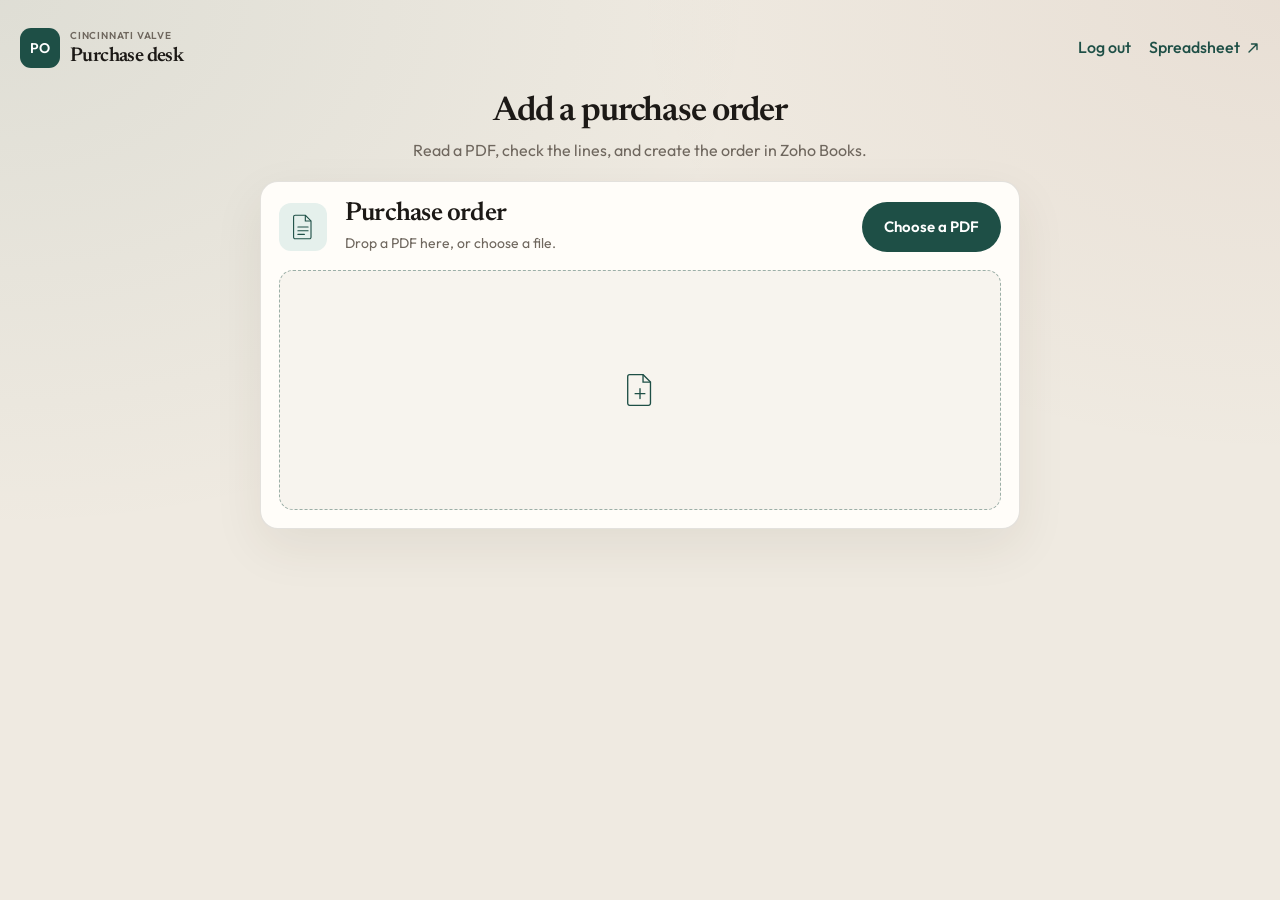
==== templates/index.html @ 9f3b5e4f "test deploy" ====
<!DOCTYPE html>
<html lang="en">
<head>
  <meta charset="utf-8">
  <meta name="viewport" content="width=device-width, initial-scale=1">
  <meta name="robots" content="noindex">
  <title>Purchase desk</title>
  <link rel="stylesheet" href="/static/app.css?v=24">
</head>
<body>
  <header class="top">
    <a class="brand" href="/">
      <span class="mark" aria-hidden="true"><span>PO</span></span>
      <span>
        <span class="eyebrow">Cincinnati Valve</span>
        <h1 class="name">Purchase desk</h1>
      </span>
    </a>
    <div class="top-actions">
      <form method="post" action="/logout">
        <button type="submit" class="sheet-link">Log out</button>
      </form>
      <a class="sheet-link" id="sheet-link" href="{{ sheet_url }}" target="_blank" rel="noopener">
      Spreadsheet
      <svg width="14" height="14" viewBox="0 0 14 14" fill="none" aria-hidden="true">
        <path d="M3 11L11 3M11 3H5.5M11 3V8.5" stroke="currentColor" stroke-width="1.4" stroke-linecap="round" stroke-linejoin="round"/>
      </svg>
      </a>
    </div>
  </header>

  <div class="shell">
    <section id="intake" aria-label="Choose a purchase order">
      <div class="intro">
        <h2>Add a purchase order</h2>
        <p>Read a PDF, check the lines, and create the order in Zoho Books.</p>
      </div>
      <div id="drop" class="drop">
        <input id="file" class="visually-hidden" type="file" accept="application/pdf,.pdf">
        <div class="drop-bar">
          <span class="drop-mark" aria-hidden="true">
            <svg width="22" height="26" viewBox="0 0 46 56" fill="none">
              <path d="M6 2.75h22.2L40.25 14.8V50a3.25 3.25 0 0 1-3.25 3.25H6A3.25 3.25 0 0 1 2.75 50V6A3.25 3.25 0 0 1 6 2.75z" stroke="currentColor" stroke-width="2.4"/>
              <path d="M28 2.75V15h12.25" stroke="currentColor" stroke-width="2.4"/>
              <path d="M12 28h22M12 36h22M12 44h14" stroke="currentColor" stroke-width="2.4" stroke-linecap="round"/>
            </svg>
          </span>
          <span class="drop-copy">
            <h2>Purchase order</h2>
            <p>Drop a PDF here, or choose a file.</p>
          </span>
          <button type="button" id="browse" class="primary">Choose a PDF</button>
        </div>
        <div class="drop-well" aria-hidden="true">
          <svg width="28" height="34" viewBox="0 0 46 56" fill="none">
            <path d="M6 2.75h22.2L40.25 14.8V50a3.25 3.25 0 0 1-3.25 3.25H6A3.25 3.25 0 0 1 2.75 50V6A3.25 3.25 0 0 1 6 2.75z" stroke="currentColor" stroke-width="2.2"/>
            <path d="M28 2.75V15h12.25" stroke="currentColor" stroke-width="2.2"/>
            <path d="M23 26v16M15 34h16" stroke="currentColor" stroke-width="2.2" stroke-linecap="round"/>
          </svg>
        </div>
      </div>

      <div id="filebar" class="filebar" hidden>
        <div>
          <strong id="filename"></strong>
          <span id="filesize"></span>
        </div>
        <button type="button" id="clear-file" class="text">Remove</button>
      </div>

      <div id="read-row" class="read-row" hidden>
        <button type="button" id="read" class="primary">Read purchase order</button>
      </div>

      <div id="reader" class="reader" hidden>
        <div class="reader-sheet" aria-hidden="true">
          <span></span><span></span><span></span><span></span><span></span>
        </div>
        <p>Reading the purchase order</p>
      </div>

      <div id="status" class="status" role="alert"></div>
    </section>

    <section id="review" hidden>
      <div class="workspace">
        <aside class="preview">
          <div class="preview-frame">
            <iframe id="pdf" title="Purchase order PDF"></iframe>
          </div>
        </aside>
        <form id="ledger-form" class="ledger">
          <div class="ledger-head">
            <h2>Review the lines <span id="count"></span></h2>
            <p id="summary" class="summary"></p>
          </div>

          <div id="order" class="order entry"></div>
          <div id="lines" class="lines"></div>

          <div class="ledger-tools">
            <button type="button" id="add-line" class="text">Add a line</button>
          </div>

          <div class="dock">
            <div class="dock-options">
              <div class="choices">
                <label class="choice">
                  <input id="to-sheet" type="checkbox" checked>
                  <span class="box" aria-hidden="true"></span>
                  <span class="choice-copy">
                    <span class="choice-title">Spreadsheet</span>
                    <span class="choice-help">Append these lines to the POs tab</span>
                  </span>
                </label>
                <label class="choice">
                  <input id="to-zoho" type="checkbox">
                  <span class="box" aria-hidden="true"></span>
                  <span class="choice-copy">
                    <span class="choice-title">Zoho Books</span>
                    <span class="choice-help">Save a draft sales order.</span>
                  </span>
                </label>
              </div>
              <p id="dest-hint" class="hint" hidden>Choose the spreadsheet, Zoho Books, or both.</p>
            </div>
            <button type="submit" id="submit" class="primary">
              <span id="submit-spin" class="spin" hidden></span>
              <span id="submit-label">Submit</span>
            </button>
          </div>
          <div id="result" class="banner" role="status" hidden></div>
        </form>
      </div>
    </section>
  </div>
  <script src="/static/app.js?v=19"></script>
</body>
</html>
---- static/app.css ----
@import url("https://fonts.googleapis.com/css2?family=IBM+Plex+Mono:wght@400;500&family=Newsreader:opsz,wght@6..72,500;6..72,600&family=Outfit:wght@400;500;600&display=swap");

:root {
  --paper: #efeae1;
  --ink: #1c1916;
  --muted: #6f675e;
  --line: rgba(28, 25, 22, 0.12);
  --card: #fffdf9;
  --green: #1e4f46;
  --green-deep: #173f38;
  --green-soft: #e5f0ec;
  --copper: #8d4b32;
  --danger: #8d3a32;
  --shadow: 0 18px 50px rgba(70, 48, 22, 0.08);
  --sans: "Outfit", "Avenir Next", sans-serif;
  --serif: "Newsreader", Georgia, serif;
  --mono: "IBM Plex Mono", ui-monospace, monospace;
}

* { box-sizing: border-box; }

html { color-scheme: light; }

body {
  margin: 0;
  min-height: 100vh;
  color: var(--ink);
  font-family: var(--sans);
  font-size: 16px;
  line-height: 1.45;
  background-color: var(--paper);
  background-image:
    radial-gradient(ellipse at 0% 0%, rgba(30, 79, 70, 0.08), transparent 42%),
    radial-gradient(ellipse at 100% 0%, rgba(141, 75, 50, 0.07), transparent 36%);
}

button, input { font: inherit; color: inherit; }

[hidden] { display: none !important; }

.visually-hidden {
  position: absolute;
  width: 1px;
  height: 1px;
  padding: 0;
  margin: -1px;
  overflow: hidden;
  clip: rect(0, 0, 0, 0);
  border: 0;
}

.top-actions {
  display: flex;
  align-items: center;
  gap: 18px;
}

.top {
  display: flex;
  justify-content: space-between;
  align-items: center;
  gap: 16px;
  width: min(1240px, calc(100% - 40px));
  margin: 0 auto;
  padding: 28px 0 20px;
}

.brand {
  display: flex;
  align-items: center;
  gap: 10px;
  color: inherit;
  text-decoration: none;
}

.mark {
  width: 40px;
  height: 40px;
  display: flex;
  align-items: center;
  justify-content: center;
  flex: none;
  border-radius: 11px;
  background: var(--green);
  color: white;
}

.mark span {
  display: block;
  font-family: var(--sans);
  font-size: 14px;
  font-weight: 600;
  letter-spacing: 0.02em;
  line-height: 1;
}

.eyebrow {
  display: block;
  font-size: 10px;
  font-weight: 600;
  letter-spacing: 0.08em;
  text-transform: uppercase;
  color: var(--muted);
  line-height: 1.2;
}

h1.name {
  margin: 4px 0 0;
  font-family: var(--serif);
  font-size: 20px;
  font-weight: 600;
  letter-spacing: -0.03em;
  line-height: 1;
}

.sheet-link {
  display: inline-flex;
  align-items: center;
  gap: 6px;
  color: var(--green);
  text-decoration: none;
  font-weight: 500;
}

button.sheet-link {
  background: none;
  border: 0;
  padding: 0;
  cursor: pointer;
}

.sheet-link svg { transition: transform 0.2s ease; }
.sheet-link:hover svg { transform: translate(2px, -2px); }

.shell {
  display: flex;
  flex-direction: column;
  gap: 22px;
  width: min(760px, calc(100% - 40px));
  margin: 0 auto 72px;
  transition: width 0.45s ease;
}

body.is-review .shell { width: min(1240px, calc(100% - 40px)); }

#intake {
  display: flex;
  flex-direction: column;
  gap: 16px;
}

.intro {
  display: grid;
  gap: 8px;
  justify-items: center;
  padding: 6px 2px 2px;
  text-align: center;
}

.intro h2 {
  margin: 0;
  font-family: var(--serif);
  font-size: 34px;
  font-weight: 600;
  letter-spacing: -0.03em;
  line-height: 1.1;
}

.intro p {
  margin: 0;
  max-width: 36em;
  color: var(--muted);
  font-size: 16px;
}

body.is-review .intro { display: none; }

.drop {
  display: flex;
  flex-direction: column;
  gap: 16px;
  padding: 18px;
  border-radius: 18px;
  border: 1px solid var(--line);
  background: var(--card);
  box-shadow: var(--shadow);
  cursor: pointer;
  text-align: left;
  transition: border-color 0.2s ease;
}

.drop:hover,
.drop.is-over {
  border-color: var(--green);
}

.drop-bar {
  display: grid;
  grid-template-columns: auto 1fr auto;
  align-items: center;
  gap: 18px;
}

.drop-mark {
  width: 48px;
  height: 48px;
  display: grid;
  place-items: center;
  border-radius: 12px;
  background: var(--green-soft);
  color: var(--green);
}

.drop-copy { display: grid; gap: 4px; min-width: 0; }

.drop h2 {
  margin: 0;
  font-family: var(--serif);
  font-size: 26px;
  font-weight: 600;
  letter-spacing: -0.03em;
  line-height: 1.15;
}

.drop p { margin: 0; color: var(--muted); font-size: 14px; }

.drop-well {
  display: flex;
  align-items: center;
  justify-content: center;
  min-height: 240px;
  border-radius: 14px;
  border: 1.5px dashed rgba(30, 79, 70, 0.42);
  background: #f7f4ee;
  color: var(--green);
  transition: border-color 0.2s ease, background 0.2s ease, border-style 0.2s ease;
}

.drop:hover .drop-well,
.drop.is-over .drop-well {
  border-style: solid;
  border-color: var(--green);
  background: #f4faf7;
}

.linkish, .text {
  background: none;
  border: 0;
  padding: 0;
  cursor: pointer;
  color: var(--green);
}

.linkish {
  font: inherit;
  text-decoration: underline;
  text-underline-offset: 3px;
}

.text { font-weight: 500; font-size: 14px; padding: 8px 2px; }
.text:hover, .linkish:hover { color: var(--ink); }

.filebar, .reader {
  display: flex;
  align-items: center;
  justify-content: space-between;
  gap: 16px;
  margin: 0;
  padding: 16px 18px;
  background: var(--card);
  border-radius: 16px;
  box-shadow: var(--shadow);
  animation: rise 0.35s ease;
}

.filebar > div { display: grid; gap: 4px; }
.filebar strong { display: block; }
.filebar span, .reader p { color: var(--muted); }
.reader p { margin: 0; color: var(--ink); }

.reader-sheet {
  position: relative;
  width: 72px;
  height: 64px;
  overflow: hidden;
  flex: none;
}

.reader-sheet span {
  display: block;
  height: 7px;
  margin: 7px 0;
  border-radius: 99px;
  background: #e6dfd4;
}

.reader-sheet span:nth-child(1) { width: 48%; }
.reader-sheet span:nth-child(2) { width: 92%; }
.reader-sheet span:nth-child(3) { width: 78%; }
.reader-sheet span:nth-child(4) { width: 88%; }
.reader-sheet span:nth-child(5) { width: 60%; }

.reader-sheet::after {
  content: "";
  position: absolute;
  left: 0;
  right: 0;
  height: 16px;
  background: linear-gradient(180deg, transparent, rgba(30, 79, 70, 0.22), transparent);
  animation: sweep 1.5s ease-in-out infinite;
}

.read-row { margin: 0; animation: rise 0.35s ease; }

.primary {
  display: inline-flex;
  align-items: center;
  justify-content: center;
  gap: 8px;
  border: 0;
  border-radius: 999px;
  padding: 14px 22px;
  background: var(--green);
  color: white;
  font-weight: 600;
  font-size: 15px;
  cursor: pointer;
  transition: transform 0.15s ease, background 0.15s ease;
}

.primary:hover { background: var(--green-deep); }
.primary:active { transform: scale(0.98); }
.primary:disabled { opacity: 0.45; cursor: not-allowed; transform: none; }

.login {
  width: min(420px, 100%);
  margin: 48px auto 0;
  display: grid;
  gap: 16px;
  padding: 28px;
  border: 1px solid var(--line);
  border-radius: 18px;
  background: var(--card);
  box-shadow: var(--shadow);
}

.login h2 {
  margin: 0;
  font-family: var(--serif);
  font-size: 32px;
  font-weight: 600;
  letter-spacing: -0.03em;
}

.login .primary { justify-self: start; }

.login input {
  width: 100%;
  border: 1px solid var(--line);
  border-radius: 12px;
  padding: 12px 14px;
  background: white;
}

.login-error {
  margin: 0;
  color: var(--danger);
}

.spin {
  width: 14px;
  height: 14px;
  border: 2px solid rgba(255, 255, 255, 0.35);
  border-top-color: white;
  border-radius: 50%;
  animation: spin 0.7s linear infinite;
}

.status:empty { display: none; }

.status {
  position: fixed;
  left: 0;
  right: 0;
  bottom: 20px;
  z-index: 5;
  width: min(520px, calc(100% - 32px));
  margin: 0 auto;
  padding: 12px 14px;
  border-radius: 12px;
  color: var(--danger);
  background: #fdeceb;
  box-shadow: var(--shadow);
  animation: rise 0.3s ease;
}

#review { animation: rise 0.45s ease; }

.workspace {
  display: grid;
  grid-template-columns: minmax(280px, 0.82fr) minmax(480px, 1.18fr);
  gap: 22px;
  align-items: start;
}

.preview-frame {
  position: sticky;
  top: 20px;
  height: calc(100vh - 150px);
  min-height: 520px;
  overflow: hidden;
  border-radius: 18px;
  background: #525659;
  box-shadow: var(--shadow);
}

iframe { width: 100%; height: 100%; border: 0; background: #525659; }

.ledger {
  display: flex;
  flex-direction: column;
  gap: 20px;
}

.ledger-head {
  display: grid;
  gap: 6px;
  margin: 0;
}

.ledger-head h2 {
  margin: 0;
  font-family: var(--serif);
  font-size: 32px;
  font-weight: 600;
  letter-spacing: -0.03em;
}

#count {
  margin-left: 8px;
  color: var(--muted);
  font-family: var(--sans);
  font-size: 14px;
  font-weight: 500;
  letter-spacing: 0;
}

.summary { margin: 6px 0 0; color: var(--muted); }
.summary:empty { display: none; }

.order:empty { display: none; }

.lines {
  display: flex;
  flex-direction: column;
  gap: 16px;
}

.entry {
  width: 100%;
  padding: 18px;
  border: 1px solid var(--line);
  border-radius: 18px;
  background: var(--card);
  box-shadow: var(--shadow);
}

.entry:has(.picker.is-open) {
  position: relative;
  z-index: 6;
}

.entry.is-new { animation: rise 0.4s ease both; }

.entry-head {
  display: flex;
  justify-content: space-between;
  align-items: center;
  gap: 12px;
  margin-bottom: 16px;
}

.line-no {
  margin: 0;
  font-family: var(--serif);
  font-size: 24px;
  font-weight: 600;
  letter-spacing: -0.03em;
}

.fields, .figures {
  display: grid;
  gap: 14px;
}

.figures {
  grid-template-columns: repeat(3, minmax(0, 1fr));
}

.entry .fields + .figures { margin-top: 14px; }

.field { display: grid; gap: 6px; }

.field > span {
  color: var(--muted);
  font-size: 11px;
  font-weight: 600;
  letter-spacing: 0.06em;
  text-transform: uppercase;
}

.field-note {
  margin-top: -2px;
  color: var(--muted);
  font-size: 12.5px;
  font-weight: 400;
  letter-spacing: 0;
  line-height: 1.35;
  text-transform: none;
}

.picker { position: relative; }

.picker-value {
  width: 100%;
  min-height: 44px;
  display: flex;
  align-items: center;
  justify-content: space-between;
  gap: 12px;
  padding: 10px 12px;
  border: 1px solid var(--line);
  border-radius: 12px;
  background: white;
  color: var(--ink);
  font-size: 15px;
  font-weight: 500;
  text-align: left;
  cursor: pointer;
}

.picker-value span {
  min-width: 0;
  color: var(--ink);
  font-size: 15px;
  font-weight: 500;
  letter-spacing: 0;
  line-height: 1.3;
  text-transform: none;
}

.picker-value.is-empty span { color: var(--muted); font-weight: 400; }

.picker-value.is-invalid {
  background: #fdeceb;
  outline: 2px solid var(--danger);
  outline-offset: 1px;
}

.picker.is-open .picker-value,
.picker-value:focus-visible {
  outline: 2px solid var(--green);
  outline-offset: 1px;
  border-color: transparent;
}

.picker-menu {
  position: absolute;
  z-index: 4;
  top: calc(100% + 6px);
  left: 0;
  right: 0;
  padding: 8px;
  border: 1px solid var(--line);
  border-radius: 14px;
  background: white;
  box-shadow: var(--shadow);
}

.picker-search {
  width: 100%;
  min-height: 40px;
  padding: 8px 10px;
  border: 1px solid var(--line);
  border-radius: 10px;
  background: white;
  font-family: var(--sans);
  font-size: 14px;
}

.picker-list {
  display: grid;
  max-height: 260px;
  margin-top: 6px;
  overflow: auto;
}

.picker-list button {
  display: grid;
  gap: 1px;
  width: 100%;
  padding: 8px 10px;
  border: 0;
  border-radius: 8px;
  background: transparent;
  text-align: left;
  cursor: pointer;
}

.picker-list button strong { font-weight: 600; }
.picker-list button small { color: var(--muted); font-size: 12px; }
.picker-list button:hover,
.picker-list button.is-current { background: var(--green-soft); }

.picker-empty {
  margin: 0;
  padding: 8px 10px;
  color: var(--muted);
  font-size: 13px;
}

.field input, .field textarea, .field output {
  width: 100%;
  min-height: 44px;
  padding: 10px 12px;
  border: 1px solid var(--line);
  border-radius: 12px;
  background: white;
  font-family: var(--mono);
  font-size: 14px;
}

.field input[readonly] {
  background: #f7f4ee;
  cursor: default;
}

.field textarea {
  display: block;
  resize: none;
  overflow: hidden;
  line-height: 1.4;
}

.field input:focus, .field textarea:focus {
  outline: 2px solid var(--green);
  outline-offset: 1px;
  border-color: transparent;
}

.field input:placeholder-shown, .field textarea:placeholder-shown { background: rgba(141, 75, 50, 0.06); }
.field input.is-invalid, .field textarea.is-invalid { background: #fdeceb; outline: 2px solid var(--danger); outline-offset: 1px; }

.field output {
  display: flex;
  align-items: center;
  background: #f6f2ea;
  color: var(--ink);
}

.remove {
  margin: 0;
  padding: 6px 2px;
  background: none;
  border: 0;
  color: var(--muted);
  cursor: pointer;
  font-size: 14px;
}

.remove:hover { color: var(--ink); }

.ledger-tools { margin: 0; }

.hint {
  margin: 0;
  color: var(--muted);
  font-size: 13px;
  line-height: 1.45;
}

.dock {
  display: flex;
  align-items: center;
  gap: 18px;
  margin: 0;
}

.dock-options {
  flex: 1;
  min-width: 0;
  display: grid;
  gap: 10px;
}

.choices { display: flex; flex-wrap: wrap; gap: 12px; }

.choice {
  position: relative;
  display: flex;
  gap: 12px;
  align-items: flex-start;
  min-width: 210px;
  padding: 12px 14px;
  border: 1px solid var(--line);
  border-radius: 14px;
  background: white;
  cursor: pointer;
  transition: border-color 0.2s ease, background 0.2s ease;
}

.choice input {
  position: absolute;
  opacity: 0;
  pointer-events: none;
}

.choice:has(input:checked) {
  border-color: var(--green);
  background: var(--green-soft);
}

.choice:has(input:focus-visible) { outline: 2px solid var(--green); outline-offset: 2px; }

.box {
  width: 18px;
  height: 18px;
  margin-top: 2px;
  display: grid;
  place-items: center;
  flex: none;
  border: 1.5px solid var(--ink);
  border-radius: 5px;
  background: white;
  transition: background 0.2s ease, border-color 0.2s ease;
}

.box::after {
  content: "";
  width: 8px;
  height: 5px;
  margin-top: -2px;
  border-left: 2px solid white;
  border-bottom: 2px solid white;
  transform: rotate(-45deg) scale(0);
  transition: transform 0.18s ease;
}

.choice input:checked + .box {
  background: var(--green);
  border-color: var(--green);
}

.choice input:checked + .box::after { transform: rotate(-45deg) scale(1); }

.choice-copy { display: grid; gap: 2px; }
.choice-title { font-weight: 600; }
.choice-help { color: var(--muted); font-size: 12.5px; line-height: 1.35; }
.choice:has(input:checked) .choice-help { color: #3d5d56; }

.banner {
  display: grid;
  gap: 6px;
  margin: 0;
  padding: 16px;
  border-radius: 14px;
  animation: rise 0.35s ease;
}

.banner strong { font-weight: 600; }
.banner.is-ok { background: var(--green-soft); color: #14352f; }
.banner.is-warn { background: #f8efe6; color: #6a3b28; }
.banner a { color: inherit; }

button:focus-visible, a:focus-visible, .drop:focus-visible {
  outline: 2px solid var(--green);
  outline-offset: 3px;
}

@keyframes rise {
  from { opacity: 0; transform: translateY(8px); }
  to { opacity: 1; transform: none; }
}

@keyframes sweep {
  from { top: -8px; }
  to { top: 64px; }
}

@keyframes spin { to { transform: rotate(360deg); } }

@media (max-width: 980px) {
  .workspace { grid-template-columns: 1fr; }
  .preview-frame {
    position: static;
    height: 420px;
    min-height: 0;
  }
  .dock { flex-direction: column; align-items: stretch; }
  #submit { width: 100%; }
}

@media (max-width: 640px) {
  .drop-bar { grid-template-columns: auto 1fr; }
  .drop-bar .primary { grid-column: 1 / -1; width: 100%; }
  .drop-well { min-height: 180px; }
}

@media (max-width: 720px) {
  .top, .shell { width: min(100% - 28px, 1240px); }
  .figures { grid-template-columns: 1fr; }
}

@media (prefers-reduced-motion: reduce) {
  *, *::before, *::after {
    animation: none !important;
    transition: none !important;
  }
}
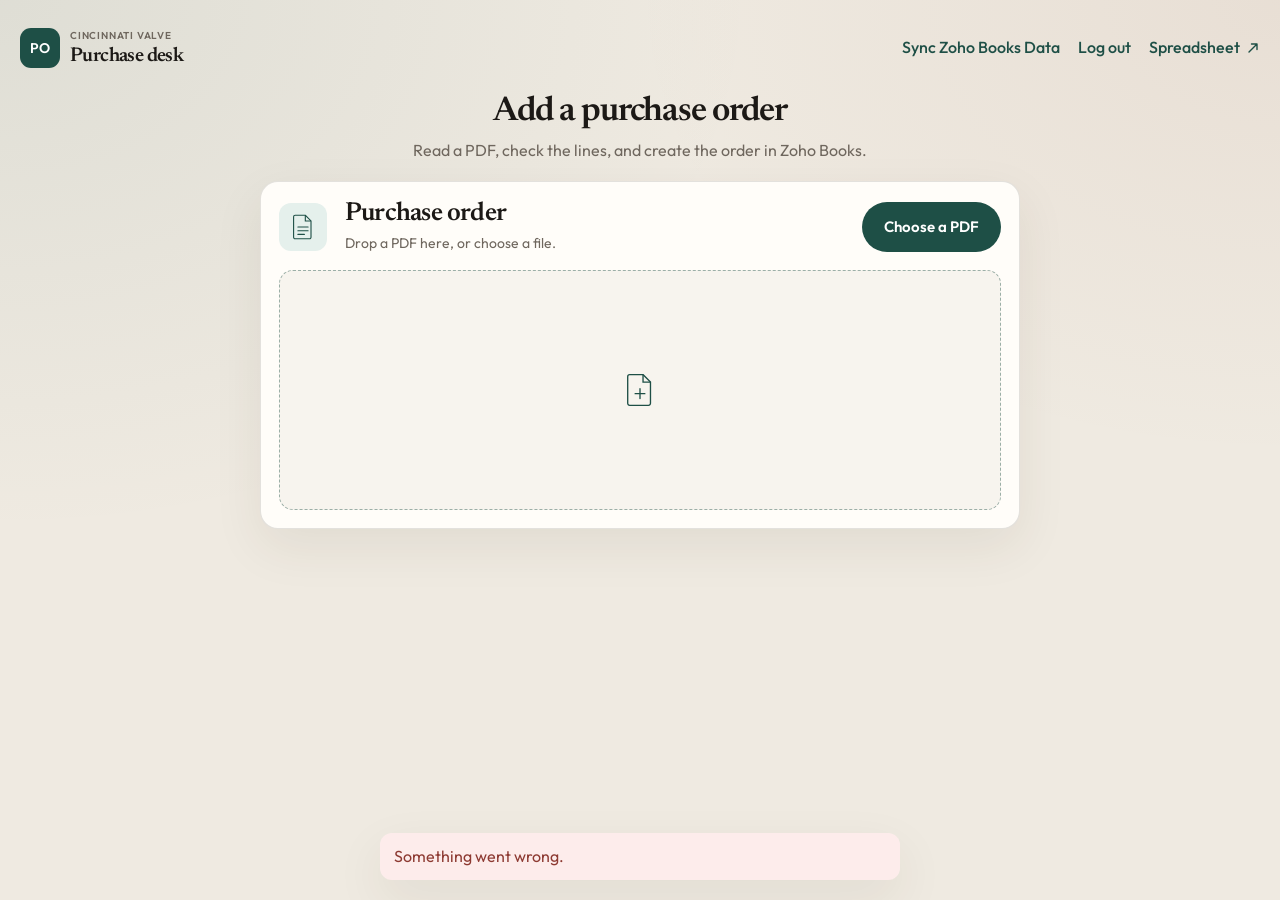
==== commit 89eb31cb: "New fields and spreadsheet" ====
--- a/templates/index.html
+++ b/templates/index.html
@@ -5,7 +5,7 @@
   <meta name="viewport" content="width=device-width, initial-scale=1">
   <meta name="robots" content="noindex">
   <title>Purchase desk</title>
-  <link rel="stylesheet" href="/static/app.css?v=24">
+  <link rel="stylesheet" href="/static/app.css?v=26">
 </head>
 <body>
   <header class="top">
@@ -17,6 +17,7 @@
       </span>
     </a>
     <div class="top-actions">
+      <button type="button" class="sheet-link" id="refresh-lists">Sync Zoho Books Data</button>
       <form method="post" action="/logout">
         <button type="submit" class="sheet-link">Log out</button>
       </form>
@@ -59,6 +60,7 @@
           </svg>
         </div>
       </div>
+      <div id="result" class="banner" role="status" hidden></div>
 
       <div id="filebar" class="filebar" hidden>
         <div>
@@ -129,11 +131,17 @@
               <span id="submit-label">Submit</span>
             </button>
           </div>
-          <div id="result" class="banner" role="status" hidden></div>
         </form>
       </div>
     </section>
   </div>
-  <script src="/static/app.js?v=19"></script>
+  <div id="sync-dialog" class="sync-dialog" hidden>
+    <div class="sync-card" role="dialog" aria-modal="true" aria-labelledby="sync-title" aria-describedby="sync-note">
+      <span class="sync-spin" aria-hidden="true"></span>
+      <h2 id="sync-title">Syncing Zoho Books</h2>
+      <p id="sync-note">Do not close this page.</p>
+    </div>
+  </div>
+  <script src="/static/app.js?v=34"></script>
 </body>
 </html>
--- a/static/app.css
+++ b/static/app.css
@@ -52,6 +52,8 @@
 .top-actions {
   display: flex;
   align-items: center;
+  justify-content: flex-end;
+  flex-wrap: wrap;
   gap: 18px;
 }
 
@@ -60,7 +62,7 @@
   justify-content: space-between;
   align-items: center;
   gap: 16px;
-  width: min(1240px, calc(100% - 40px));
+  width: calc(100% - 40px);
   margin: 0 auto;
   padding: 28px 0 20px;
 }
@@ -127,6 +129,57 @@
   border: 0;
   padding: 0;
   cursor: pointer;
+  white-space: nowrap;
+}
+
+button.sheet-link:disabled {
+  cursor: default;
+  opacity: 0.45;
+}
+
+.sync-dialog {
+  position: fixed;
+  inset: 0;
+  z-index: 20;
+  display: grid;
+  place-items: center;
+  padding: 24px;
+  background: rgba(28, 25, 22, 0.46);
+}
+
+.sync-card {
+  display: grid;
+  justify-items: center;
+  gap: 12px;
+  width: min(380px, 100%);
+  margin: 0;
+  padding: 32px 28px;
+  border-radius: 18px;
+  background: var(--card);
+  box-shadow: var(--shadow);
+  text-align: center;
+}
+
+.sync-card h2 {
+  margin: 4px 0 0;
+  font-family: var(--serif);
+  font-size: 28px;
+  font-weight: 600;
+  letter-spacing: -0.03em;
+}
+
+.sync-card p {
+  margin: 0;
+  color: var(--ink);
+}
+
+.sync-spin {
+  width: 36px;
+  height: 36px;
+  border: 3px solid rgba(30, 79, 70, 0.18);
+  border-top-color: var(--green);
+  border-radius: 50%;
+  animation: spin 0.7s linear infinite;
 }
 
 .sheet-link svg { transition: transform 0.2s ease; }
@@ -141,7 +194,7 @@
   transition: width 0.45s ease;
 }
 
-body.is-review .shell { width: min(1240px, calc(100% - 40px)); }
+body.is-review .shell { width: calc(100% - 40px); }
 
 #intake {
   display: flex;
@@ -630,6 +683,42 @@
   font-size: 14px;
 }
 
+.date-field { position: relative; }
+
+.date-field input[data-field] { padding-right: 42px; }
+
+.date-open {
+  position: absolute;
+  top: 50%;
+  right: 6px;
+  display: grid;
+  place-items: center;
+  width: 32px;
+  height: 32px;
+  margin: 0;
+  padding: 0;
+  border: 0;
+  border-radius: 8px;
+  background: transparent;
+  color: var(--green);
+  cursor: pointer;
+  transform: translateY(-50%);
+}
+
+.date-open:hover { background: var(--green-soft); }
+
+.field .date-picker {
+  position: absolute;
+  width: 1px;
+  height: 1px;
+  min-height: 0;
+  margin: 0;
+  padding: 0;
+  border: 0;
+  opacity: 0;
+  pointer-events: none;
+}
+
 .field input[readonly] {
   background: #f7f4ee;
   cursor: default;
@@ -807,7 +896,7 @@
 }
 
 @media (max-width: 720px) {
-  .top, .shell { width: min(100% - 28px, 1240px); }
+  .top, .shell { width: calc(100% - 28px); }
   .figures { grid-template-columns: 1fr; }
 }
 
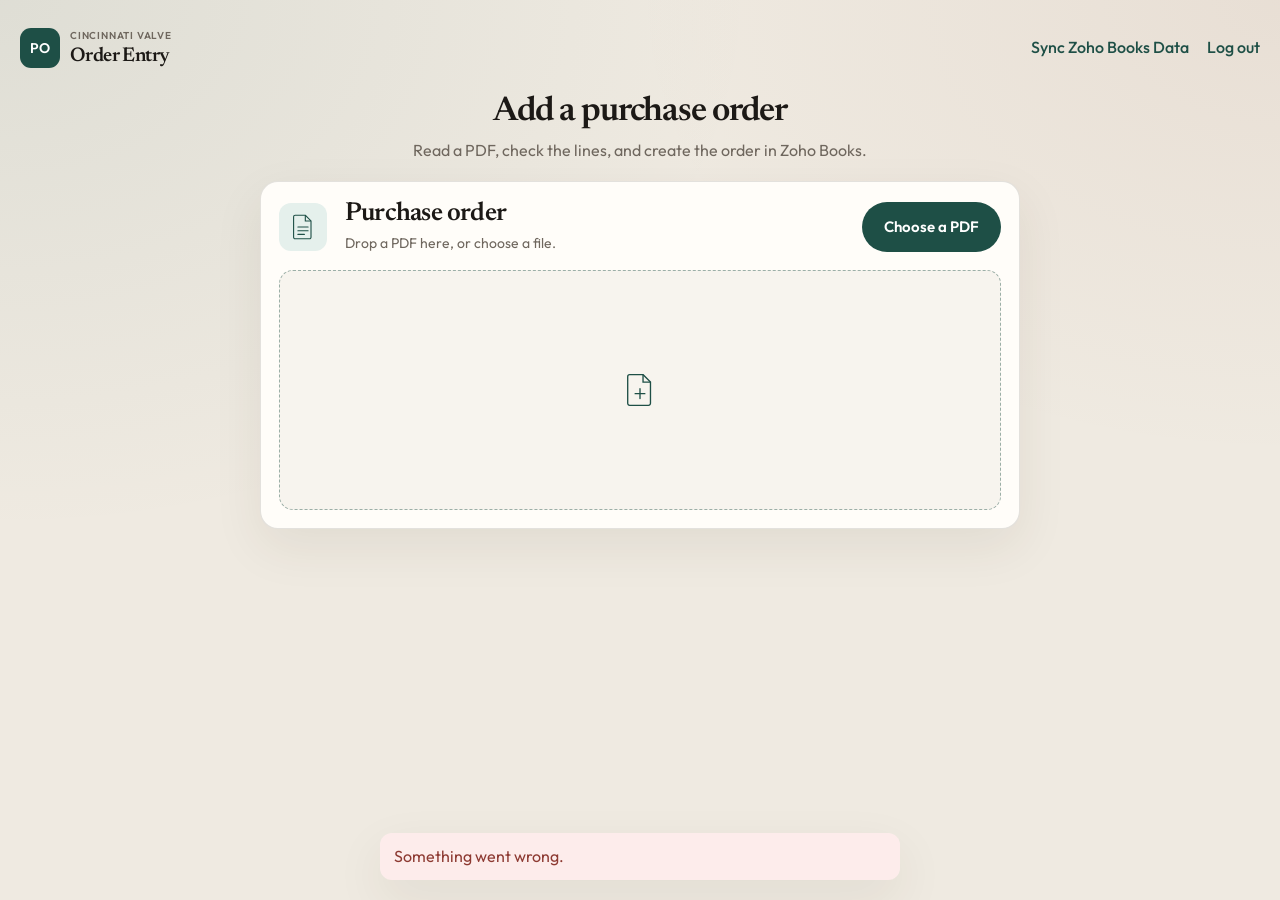
==== commit 2e68cb4e: "UI work" ====
--- a/templates/index.html
+++ b/templates/index.html
@@ -4,8 +4,8 @@
   <meta charset="utf-8">
   <meta name="viewport" content="width=device-width, initial-scale=1">
   <meta name="robots" content="noindex">
-  <title>Purchase desk</title>
-  <link rel="stylesheet" href="/static/app.css?v=26">
+  <title>CVC - Order Entry</title>
+  <link rel="stylesheet" href="/static/app.css?v=27">
 </head>
 <body>
   <header class="top">
@@ -13,20 +13,17 @@
       <span class="mark" aria-hidden="true"><span>PO</span></span>
       <span>
         <span class="eyebrow">Cincinnati Valve</span>
-        <h1 class="name">Purchase desk</h1>
+        <h1 class="name">Order Entry</h1>
       </span>
     </a>
     <div class="top-actions">
-      <button type="button" class="sheet-link" id="refresh-lists">Sync Zoho Books Data</button>
+      <span class="sync-meta">
+        <button type="button" class="sheet-link" id="refresh-lists">Sync Zoho Books Data</button>
+        <span id="sync-when" class="sync-when"></span>
+      </span>
       <form method="post" action="/logout">
         <button type="submit" class="sheet-link">Log out</button>
       </form>
-      <a class="sheet-link" id="sheet-link" href="{{ sheet_url }}" target="_blank" rel="noopener">
-      Spreadsheet
-      <svg width="14" height="14" viewBox="0 0 14 14" fill="none" aria-hidden="true">
-        <path d="M3 11L11 3M11 3H5.5M11 3V8.5" stroke="currentColor" stroke-width="1.4" stroke-linecap="round" stroke-linejoin="round"/>
-      </svg>
-      </a>
     </div>
   </header>
 
@@ -142,6 +139,6 @@
       <p id="sync-note">Do not close this page.</p>
     </div>
   </div>
-  <script src="/static/app.js?v=34"></script>
+  <script src="/static/app.js?v=37"></script>
 </body>
 </html>
--- a/static/app.css
+++ b/static/app.css
@@ -182,8 +182,19 @@
   animation: spin 0.7s linear infinite;
 }
 
-.sheet-link svg { transition: transform 0.2s ease; }
-.sheet-link:hover svg { transform: translate(2px, -2px); }
+.sync-meta {
+  display: inline-flex;
+  align-items: baseline;
+  gap: 10px;
+}
+
+.sync-when {
+  color: var(--muted);
+  font-size: 12.5px;
+  white-space: nowrap;
+}
+
+.sync-when:empty { display: none; }
 
 .shell {
   display: flex;
@@ -467,6 +478,13 @@
   box-shadow: var(--shadow);
 }
 
+.preview {
+  @media screen and (min-width: 980px) {
+    position: sticky;
+    top: 22px;
+  }
+}
+
 iframe { width: 100%; height: 100%; border: 0; background: #525659; }
 
 .ledger {
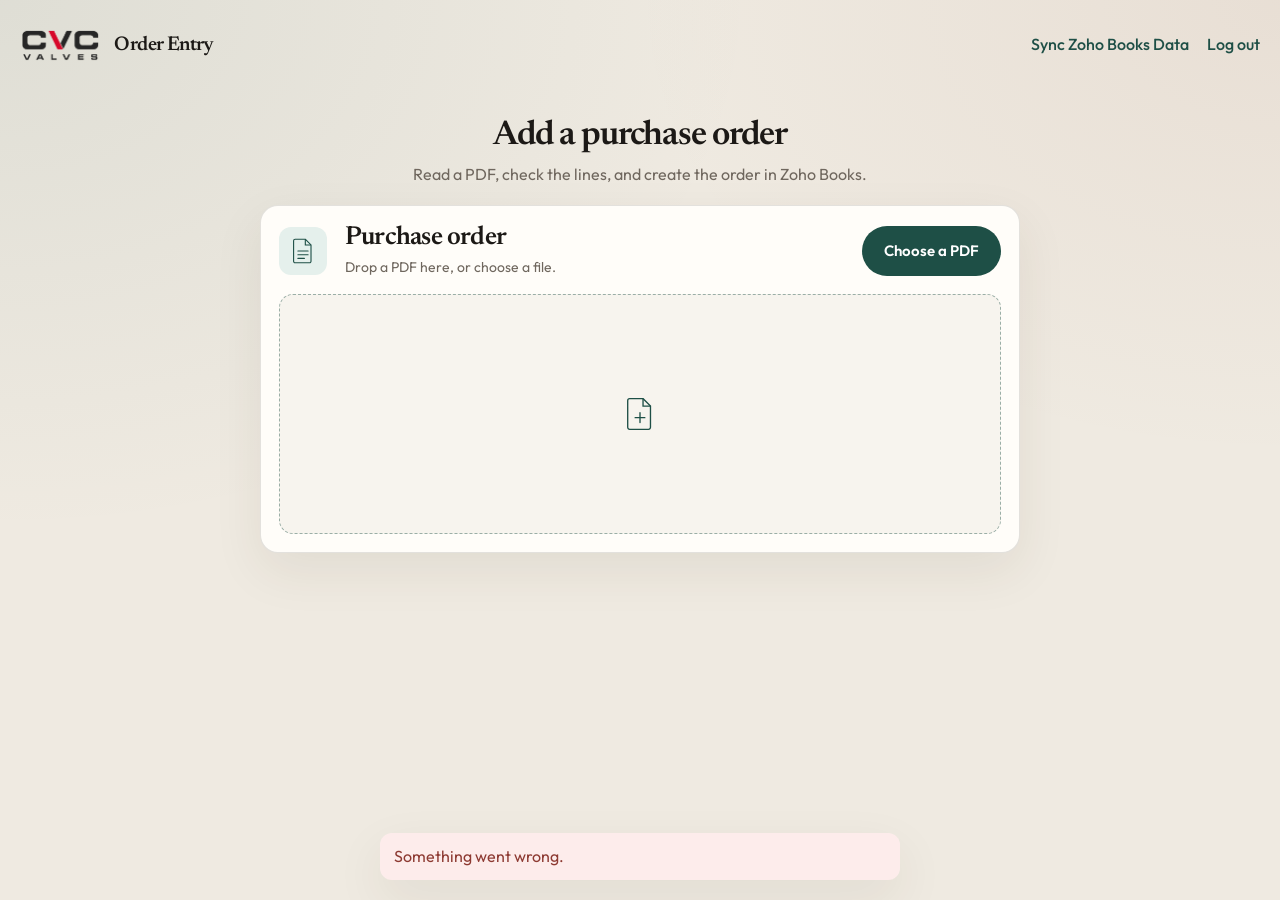
==== commit e1315f49: "Header styles" ====
--- a/templates/index.html
+++ b/templates/index.html
@@ -5,16 +5,14 @@
   <meta name="viewport" content="width=device-width, initial-scale=1">
   <meta name="robots" content="noindex">
   <title>CVC - Order Entry</title>
-  <link rel="stylesheet" href="/static/app.css?v=27">
+  <link rel="icon" href="/static/favicon.ico?v=1">
+  <link rel="stylesheet" href="/static/app.css?v=29">
 </head>
 <body>
   <header class="top">
     <a class="brand" href="/">
-      <span class="mark" aria-hidden="true"><span>PO</span></span>
-      <span>
-        <span class="eyebrow">Cincinnati Valve</span>
-        <h1 class="name">Order Entry</h1>
-      </span>
+      <img class="logo" src="/static/cvc-logo.png?v=1" alt="CVC Valves">
+      <h1 class="name">Order Entry</h1>
     </a>
     <div class="top-actions">
       <span class="sync-meta">
@@ -139,6 +137,6 @@
       <p id="sync-note">Do not close this page.</p>
     </div>
   </div>
-  <script src="/static/app.js?v=37"></script>
+  <script src="/static/app.js?v=40"></script>
 </body>
 </html>
--- a/static/app.css
+++ b/static/app.css
@@ -70,44 +70,20 @@
 .brand {
   display: flex;
   align-items: center;
-  gap: 10px;
+  gap: 14px;
   color: inherit;
   text-decoration: none;
 }
 
-.mark {
-  width: 40px;
-  height: 40px;
-  display: flex;
-  align-items: center;
-  justify-content: center;
+.logo {
+  display: block;
+  height: 34px;
+  width: auto;
   flex: none;
-  border-radius: 11px;
-  background: var(--green);
-  color: white;
-}
-
-.mark span {
-  display: block;
-  font-family: var(--sans);
-  font-size: 14px;
-  font-weight: 600;
-  letter-spacing: 0.02em;
-  line-height: 1;
-}
-
-.eyebrow {
-  display: block;
-  font-size: 10px;
-  font-weight: 600;
-  letter-spacing: 0.08em;
-  text-transform: uppercase;
-  color: var(--muted);
-  line-height: 1.2;
 }
 
 h1.name {
-  margin: 4px 0 0;
+  margin: 0;
   font-family: var(--serif);
   font-size: 20px;
   font-weight: 600;
@@ -203,9 +179,13 @@
   width: min(760px, calc(100% - 40px));
   margin: 0 auto 72px;
   transition: width 0.45s ease;
-}
-
-body.is-review .shell { width: calc(100% - 40px); }
+  margin-top: 30px;
+}
+
+body.is-review .shell { 
+  width: calc(100% - 40px); 
+  margin-top: 0;
+}
 
 #intake {
   display: flex;
@@ -867,17 +847,25 @@
 
 .banner {
   display: grid;
-  gap: 6px;
+  gap: 14px;
   margin: 0;
   padding: 16px;
   border-radius: 14px;
   animation: rise 0.35s ease;
 }
 
-.banner strong { font-weight: 600; }
 .banner.is-ok { background: var(--green-soft); color: #14352f; }
 .banner.is-warn { background: #f8efe6; color: #6a3b28; }
-.banner a { color: inherit; }
+
+.result-part {
+  display: grid;
+  justify-items: start;
+  gap: 4px;
+}
+
+.result-part strong { font-weight: 600; }
+.result-part p { margin: 0; }
+.result-part a { color: inherit; }
 
 button:focus-visible, a:focus-visible, .drop:focus-visible {
   outline: 2px solid var(--green);
